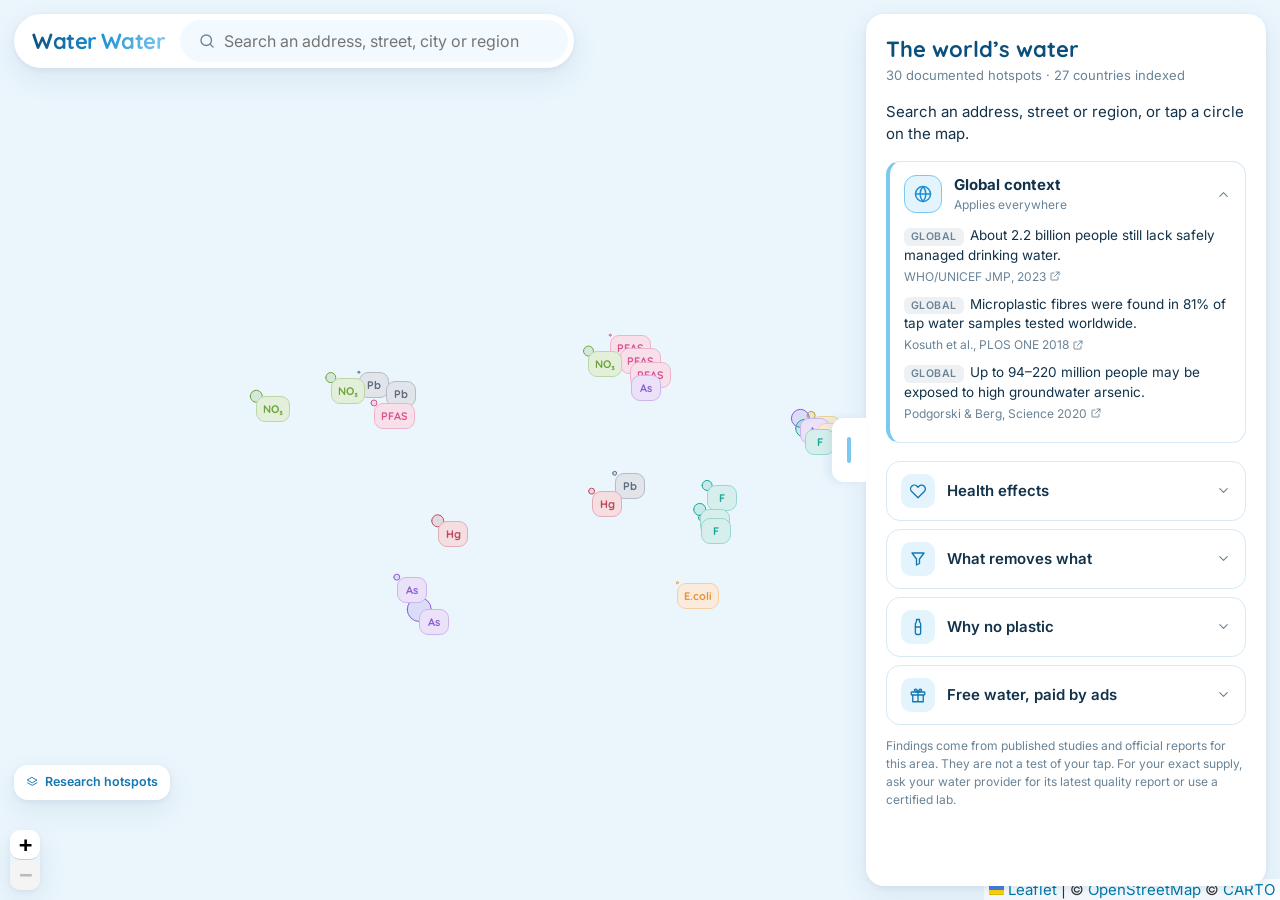
==== map.html @ e148f7c6 "Redesign: Google-style search home and research-based map results Replace the long single page with " ====
<!doctype html>
<html lang="en">
<head>
  <meta charset="utf-8">
  <meta name="viewport" content="width=device-width, initial-scale=1">
  <title>Water Water — Map</title>
  <link rel="stylesheet" href="vendor/leaflet/leaflet.css">
  <link rel="stylesheet" href="css/style.css">
</head>
<body class="mapview">
  <div id="map" aria-label="Map"></div>

  <header class="topbar">
    <a href="index.html" class="logo small" aria-label="Water Water home"><span class="logo-word">Water</span><span class="logo-word alt">Water</span></a>
    <form class="search" id="search" role="search" autocomplete="off">
      <i class="s-icon" data-icon="search"></i>
      <input type="search" name="q" placeholder="Search an address, street, city or region" aria-label="Search a place"
             role="combobox" aria-autocomplete="list" aria-controls="suggestions">
      <ul class="suggestions" id="suggestions" role="listbox" hidden></ul>
    </form>
  </header>

  <aside class="panel" id="panel">
    <button class="panel-toggle" id="panel-toggle" aria-expanded="true" aria-controls="panel-body">
      <span class="grip"></span><span class="sr">Show or hide results</span>
    </button>
    <div class="panel-body" id="panel-body">
      <div id="results" aria-live="polite"><p class="loading"><i data-icon="drop"></i> Finding your water…</p></div>
      <div id="learn" class="learn-wrap compact"></div>
      <p class="fine">Findings come from published studies and official reports for this area. They are not a test of your tap. For your exact supply, ask your water provider for its latest quality report or use a certified lab.</p>
    </div>
  </aside>

  <div class="map-legend" id="legend"></div>

  <script src="vendor/leaflet/leaflet.js"></script>
  <script src="js/icons.js"></script>
  <script src="js/research.js"></script>
  <script src="js/geo.js"></script>
  <script src="js/geocode.js"></script>
  <script src="js/searchbox.js"></script>
  <script src="js/learn.js"></script>
  <script src="js/results.js"></script>
</body>
</html>
---- vendor/leaflet/leaflet.css ----
/* required styles */

.leaflet-pane,
.leaflet-tile,
.leaflet-marker-icon,
.leaflet-marker-shadow,
.leaflet-tile-container,
.leaflet-pane > svg,
.leaflet-pane > canvas,
.leaflet-zoom-box,
.leaflet-image-layer,
.leaflet-layer {
	position: absolute;
	left: 0;
	top: 0;
	}
.leaflet-container {
	overflow: hidden;
	}
.leaflet-tile,
.leaflet-marker-icon,
.leaflet-marker-shadow {
	-webkit-user-select: none;
	   -moz-user-select: none;
	        user-select: none;
	  -webkit-user-drag: none;
	}
/* Prevents IE11 from highlighting tiles in blue */
.leaflet-tile::selection {
	background: transparent;
}
/* Safari renders non-retina tile on retina better with this, but Chrome is worse */
.leaflet-safari .leaflet-tile {
	image-rendering: -webkit-optimize-contrast;
	}
/* hack that prevents hw layers "stretching" when loading new tiles */
.leaflet-safari .leaflet-tile-container {
	width: 1600px;
	height: 1600px;
	-webkit-transform-origin: 0 0;
	}
.leaflet-marker-icon,
.leaflet-marker-shadow {
	display: block;
	}
/* .leaflet-container svg: reset svg max-width decleration shipped in Joomla! (joomla.org) 3.x */
/* .leaflet-container img: map is broken in FF if you have max-width: 100% on tiles */
.leaflet-container .leaflet-overlay-pane svg {
	max-width: none !important;
	max-height: none !important;
	}
.leaflet-container .leaflet-marker-pane img,
.leaflet-container .leaflet-shadow-pane img,
.leaflet-container .leaflet-tile-pane img,
.leaflet-container img.leaflet-image-layer,
.leaflet-container .leaflet-tile {
	max-width: none !important;
	max-height: none !important;
	width: auto;
	padding: 0;
	}

.leaflet-container img.leaflet-tile {
	/* See: https://bugs.chromium.org/p/chromium/issues/detail?id=600120 */
	mix-blend-mode: plus-lighter;
}

.leaflet-container.leaflet-touch-zoom {
	-ms-touch-action: pan-x pan-y;
	touch-action: pan-x pan-y;
	}
.leaflet-container.leaflet-touch-drag {
	-ms-touch-action: pinch-zoom;
	/* Fallback for FF which doesn't support pinch-zoom */
	touch-action: none;
	touch-action: pinch-zoom;
}
.leaflet-container.leaflet-touch-drag.leaflet-touch-zoom {
	-ms-touch-action: none;
	touch-action: none;
}
.leaflet-container {
	-webkit-tap-highlight-color: transparent;
}
.leaflet-container a {
	-webkit-tap-highlight-color: rgba(51, 181, 229, 0.4);
}
.leaflet-tile {
	filter: inherit;
	visibility: hidden;
	}
.leaflet-tile-loaded {
	visibility: inherit;
	}
.leaflet-zoom-box {
	width: 0;
	height: 0;
	-moz-box-sizing: border-box;
	     box-sizing: border-box;
	z-index: 800;
	}
/* workaround for https://bugzilla.mozilla.org/show_bug.cgi?id=888319 */
.leaflet-overlay-pane svg {
	-moz-user-select: none;
	}

.leaflet-pane         { z-index: 400; }

.leaflet-tile-pane    { z-index: 200; }
.leaflet-overlay-pane { z-index: 400; }
.leaflet-shadow-pane  { z-index: 500; }
.leaflet-marker-pane  { z-index: 600; }
.leaflet-tooltip-pane   { z-index: 650; }
.leaflet-popup-pane   { z-index: 700; }

.leaflet-map-pane canvas { z-index: 100; }
.leaflet-map-pane svg    { z-index: 200; }

.leaflet-vml-shape {
	width: 1px;
	height: 1px;
	}
.lvml {
	behavior: url(#default#VML);
	display: inline-block;
	position: absolute;
	}


/* control positioning */

.leaflet-control {
	position: relative;
	z-index: 800;
	pointer-events: visiblePainted; /* IE 9-10 doesn't have auto */
	pointer-events: auto;
	}
.leaflet-top,
.leaflet-bottom {
	position: absolute;
	z-index: 1000;
	pointer-events: none;
	}
.leaflet-top {
	top: 0;
	}
.leaflet-right {
	right: 0;
	}
.leaflet-bottom {
	bottom: 0;
	}
.leaflet-left {
	left: 0;
	}
.leaflet-control {
	float: left;
	clear: both;
	}
.leaflet-right .leaflet-control {
	float: right;
	}
.leaflet-top .leaflet-control {
	margin-top: 10px;
	}
.leaflet-bottom .leaflet-control {
	margin-bottom: 10px;
	}
.leaflet-left .leaflet-control {
	margin-left: 10px;
	}
.leaflet-right .leaflet-control {
	margin-right: 10px;
	}


/* zoom and fade animations */

.leaflet-fade-anim .leaflet-popup {
	opacity: 0;
	-webkit-transition: opacity 0.2s linear;
	   -moz-transition: opacity 0.2s linear;
	        transition: opacity 0.2s linear;
	}
.leaflet-fade-anim .leaflet-map-pane .leaflet-popup {
	opacity: 1;
	}
.leaflet-zoom-animated {
	-webkit-transform-origin: 0 0;
	    -ms-transform-origin: 0 0;
	        transform-origin: 0 0;
	}
svg.leaflet-zoom-animated {
	will-change: transform;
}

.leaflet-zoom-anim .leaflet-zoom-animated {
	-webkit-transition: -webkit-transform 0.25s cubic-bezier(0,0,0.25,1);
	   -moz-transition:    -moz-transform 0.25s cubic-bezier(0,0,0.25,1);
	        transition:         transform 0.25s cubic-bezier(0,0,0.25,1);
	}
.leaflet-zoom-anim .leaflet-tile,
.leaflet-pan-anim .leaflet-tile {
	-webkit-transition: none;
	   -moz-transition: none;
	        transition: none;
	}

.leaflet-zoom-anim .leaflet-zoom-hide {
	visibility: hidden;
	}


/* cursors */

.leaflet-interactive {
	cursor: pointer;
	}
.leaflet-grab {
	cursor: -webkit-grab;
	cursor:    -moz-grab;
	cursor:         grab;
	}
.leaflet-crosshair,
.leaflet-crosshair .leaflet-interactive {
	cursor: crosshair;
	}
.leaflet-popup-pane,
.leaflet-control {
	cursor: auto;
	}
.leaflet-dragging .leaflet-grab,
.leaflet-dragging .leaflet-grab .leaflet-interactive,
.leaflet-dragging .leaflet-marker-draggable {
	cursor: move;
	cursor: -webkit-grabbing;
	cursor:    -moz-grabbing;
	cursor:         grabbing;
	}

/* marker & overlays interactivity */
.leaflet-marker-icon,
.leaflet-marker-shadow,
.leaflet-image-layer,
.leaflet-pane > svg path,
.leaflet-tile-container {
	pointer-events: none;
	}

.leaflet-marker-icon.leaflet-interactive,
.leaflet-image-layer.leaflet-interactive,
.leaflet-pane > svg path.leaflet-interactive,
svg.leaflet-image-layer.leaflet-interactive path {
	pointer-events: visiblePainted; /* IE 9-10 doesn't have auto */
	pointer-events: auto;
	}

/* visual tweaks */

.leaflet-container {
	background: #ddd;
	outline-offset: 1px;
	}
.leaflet-container a {
	color: #0078A8;
	}
.leaflet-zoom-box {
	border: 2px dotted #38f;
	background: rgba(255,255,255,0.5);
	}


/* general typography */
.leaflet-container {
	font-family: "Helvetica Neue", Arial, Helvetica, sans-serif;
	font-size: 12px;
	font-size: 0.75rem;
	line-height: 1.5;
	}


/* general toolbar styles */

.leaflet-bar {
	box-shadow: 0 1px 5px rgba(0,0,0,0.65);
	border-radius: 4px;
	}
.leaflet-bar a {
	background-color: #fff;
	border-bottom: 1px solid #ccc;
	width: 26px;
	height: 26px;
	line-height: 26px;
	display: block;
	text-align: center;
	text-decoration: none;
	color: black;
	}
.leaflet-bar a,
.leaflet-control-layers-toggle {
	background-position: 50% 50%;
	background-repeat: no-repeat;
	display: block;
	}
.leaflet-bar a:hover,
.leaflet-bar a:focus {
	background-color: #f4f4f4;
	}
.leaflet-bar a:first-child {
	border-top-left-radius: 4px;
	border-top-right-radius: 4px;
	}
.leaflet-bar a:last-child {
	border-bottom-left-radius: 4px;
	border-bottom-right-radius: 4px;
	border-bottom: none;
	}
.leaflet-bar a.leaflet-disabled {
	cursor: default;
	background-color: #f4f4f4;
	color: #bbb;
	}

.leaflet-touch .leaflet-bar a {
	width: 30px;
	height: 30px;
	line-height: 30px;
	}
.leaflet-touch .leaflet-bar a:first-child {
	border-top-left-radius: 2px;
	border-top-right-radius: 2px;
	}
.leaflet-touch .leaflet-bar a:last-child {
	border-bottom-left-radius: 2px;
	border-bottom-right-radius: 2px;
	}

/* zoom control */

.leaflet-control-zoom-in,
.leaflet-control-zoom-out {
	font: bold 18px 'Lucida Console', Monaco, monospace;
	text-indent: 1px;
	}

.leaflet-touch .leaflet-control-zoom-in, .leaflet-touch .leaflet-control-zoom-out  {
	font-size: 22px;
	}


/* layers control */

.leaflet-control-layers {
	box-shadow: 0 1px 5px rgba(0,0,0,0.4);
	background: #fff;
	border-radius: 5px;
	}
.leaflet-control-layers-toggle {
	background-image: url(images/layers.png);
	width: 36px;
	height: 36px;
	}
.leaflet-retina .leaflet-control-layers-toggle {
	background-image: url(images/layers-2x.png);
	background-size: 26px 26px;
	}
.leaflet-touch .leaflet-control-layers-toggle {
	width: 44px;
	height: 44px;
	}
.leaflet-control-layers .leaflet-control-layers-list,
.leaflet-control-layers-expanded .leaflet-control-layers-toggle {
	display: none;
	}
.leaflet-control-layers-expanded .leaflet-control-layers-list {
	display: block;
	position: relative;
	}
.leaflet-control-layers-expanded {
	padding: 6px 10px 6px 6px;
	color: #333;
	background: #fff;
	}
.leaflet-control-layers-scrollbar {
	overflow-y: scroll;
	overflow-x: hidden;
	padding-right: 5px;
	}
.leaflet-control-layers-selector {
	margin-top: 2px;
	position: relative;
	top: 1px;
	}
.leaflet-control-layers label {
	display: block;
	font-size: 13px;
	font-size: 1.08333em;
	}
.leaflet-control-layers-separator {
	height: 0;
	border-top: 1px solid #ddd;
	margin: 5px -10px 5px -6px;
	}

/* Default icon URLs */
.leaflet-default-icon-path { /* used only in path-guessing heuristic, see L.Icon.Default */
	background-image: url(images/marker-icon.png);
	}


/* attribution and scale controls */

.leaflet-container .leaflet-control-attribution {
	background: #fff;
	background: rgba(255, 255, 255, 0.8);
	margin: 0;
	}
.leaflet-control-attribution,
.leaflet-control-scale-line {
	padding: 0 5px;
	color: #333;
	line-height: 1.4;
	}
.leaflet-control-attribution a {
	text-decoration: none;
	}
.leaflet-control-attribution a:hover,
.leaflet-control-attribution a:focus {
	text-decoration: underline;
	}
.leaflet-attribution-flag {
	display: inline !important;
	vertical-align: baseline !important;
	width: 1em;
	height: 0.6669em;
	}
.leaflet-left .leaflet-control-scale {
	margin-left: 5px;
	}
.leaflet-bottom .leaflet-control-scale {
	margin-bottom: 5px;
	}
.leaflet-control-scale-line {
	border: 2px solid #777;
	border-top: none;
	line-height: 1.1;
	padding: 2px 5px 1px;
	white-space: nowrap;
	-moz-box-sizing: border-box;
	     box-sizing: border-box;
	background: rgba(255, 255, 255, 0.8);
	text-shadow: 1px 1px #fff;
	}
.leaflet-control-scale-line:not(:first-child) {
	border-top: 2px solid #777;
	border-bottom: none;
	margin-top: -2px;
	}
.leaflet-control-scale-line:not(:first-child):not(:last-child) {
	border-bottom: 2px solid #777;
	}

.leaflet-touch .leaflet-control-attribution,
.leaflet-touch .leaflet-control-layers,
.leaflet-touch .leaflet-bar {
	box-shadow: none;
	}
.leaflet-touch .leaflet-control-layers,
.leaflet-touch .leaflet-bar {
	border: 2px solid rgba(0,0,0,0.2);
	background-clip: padding-box;
	}


/* popup */

.leaflet-popup {
	position: absolute;
	text-align: center;
	margin-bottom: 20px;
	}
.leaflet-popup-content-wrapper {
	padding: 1px;
	text-align: left;
	border-radius: 12px;
	}
.leaflet-popup-content {
	margin: 13px 24px 13px 20px;
	line-height: 1.3;
	font-size: 13px;
	font-size: 1.08333em;
	min-height: 1px;
	}
.leaflet-popup-content p {
	margin: 17px 0;
	margin: 1.3em 0;
	}
.leaflet-popup-tip-container {
	width: 40px;
	height: 20px;
	position: absolute;
	left: 50%;
	margin-top: -1px;
	margin-left: -20px;
	overflow: hidden;
	pointer-events: none;
	}
.leaflet-popup-tip {
	width: 17px;
	height: 17px;
	padding: 1px;

	margin: -10px auto 0;
	pointer-events: auto;

	-webkit-transform: rotate(45deg);
	   -moz-transform: rotate(45deg);
	    -ms-transform: rotate(45deg);
	        transform: rotate(45deg);
	}
.leaflet-popup-content-wrapper,
.leaflet-popup-tip {
	background: white;
	color: #333;
	box-shadow: 0 3px 14px rgba(0,0,0,0.4);
	}
.leaflet-container a.leaflet-popup-close-button {
	position: absolute;
	top: 0;
	right: 0;
	border: none;
	text-align: center;
	width: 24px;
	height: 24px;
	font: 16px/24px Tahoma, Verdana, sans-serif;
	color: #757575;
	text-decoration: none;
	background: transparent;
	}
.leaflet-container a.leaflet-popup-close-button:hover,
.leaflet-container a.leaflet-popup-close-button:focus {
	color: #585858;
	}
.leaflet-popup-scrolled {
	overflow: auto;
	}

.leaflet-oldie .leaflet-popup-content-wrapper {
	-ms-zoom: 1;
	}
.leaflet-oldie .leaflet-popup-tip {
	width: 24px;
	margin: 0 auto;

	-ms-filter: "progid:DXImageTransform.Microsoft.Matrix(M11=0.70710678, M12=0.70710678, M21=-0.70710678, M22=0.70710678)";
	filter: progid:DXImageTransform.Microsoft.Matrix(M11=0.70710678, M12=0.70710678, M21=-0.70710678, M22=0.70710678);
	}

.leaflet-oldie .leaflet-control-zoom,
.leaflet-oldie .leaflet-control-layers,
.leaflet-oldie .leaflet-popup-content-wrapper,
.leaflet-oldie .leaflet-popup-tip {
	border: 1px solid #999;
	}


/* div icon */

.leaflet-div-icon {
	background: #fff;
	border: 1px solid #666;
	}


/* Tooltip */
/* Base styles for the element that has a tooltip */
.leaflet-tooltip {
	position: absolute;
	padding: 6px;
	background-color: #fff;
	border: 1px solid #fff;
	border-radius: 3px;
	color: #222;
	white-space: nowrap;
	-webkit-user-select: none;
	-moz-user-select: none;
	-ms-user-select: none;
	user-select: none;
	pointer-events: none;
	box-shadow: 0 1px 3px rgba(0,0,0,0.4);
	}
.leaflet-tooltip.leaflet-interactive {
	cursor: pointer;
	pointer-events: auto;
	}
.leaflet-tooltip-top:before,
.leaflet-tooltip-bottom:before,
.leaflet-tooltip-left:before,
.leaflet-tooltip-right:before {
	position: absolute;
	pointer-events: none;
	border: 6px solid transparent;
	background: transparent;
	content: "";
	}

/* Directions */

.leaflet-tooltip-bottom {
	margin-top: 6px;
}
.leaflet-tooltip-top {
	margin-top: -6px;
}
.leaflet-tooltip-bottom:before,
.leaflet-tooltip-top:before {
	left: 50%;
	margin-left: -6px;
	}
.leaflet-tooltip-top:before {
	bottom: 0;
	margin-bottom: -12px;
	border-top-color: #fff;
	}
.leaflet-tooltip-bottom:before {
	top: 0;
	margin-top: -12px;
	margin-left: -6px;
	border-bottom-color: #fff;
	}
.leaflet-tooltip-left {
	margin-left: -6px;
}
.leaflet-tooltip-right {
	margin-left: 6px;
}
.leaflet-tooltip-left:before,
.leaflet-tooltip-right:before {
	top: 50%;
	margin-top: -6px;
	}
.leaflet-tooltip-left:before {
	right: 0;
	margin-right: -12px;
	border-left-color: #fff;
	}
.leaflet-tooltip-right:before {
	left: 0;
	margin-left: -12px;
	border-right-color: #fff;
	}

/* Printing */

@media print {
	/* Prevent printers from removing background-images of controls. */
	.leaflet-control {
		-webkit-print-color-adjust: exact;
		print-color-adjust: exact;
		}
	}
---- css/style.css ----
@import url('https://fonts.googleapis.com/css2?family=Quicksand:wght@500;700&family=Inter:wght@400;500;600&display=swap');

:root {
  --blue-900: #0b4f7a;
  --blue-700: #1477b4;
  --blue-500: #1c8fd1;
  --blue-300: #7cc8f0;
  --blue-100: #e3f4fd;
  --blue-50: #f3faff;
  --white: #ffffff;
  --ink: #12324a;
  --muted: #6a8396;
  --line: #d6e9f5;
  --ok: #1aa57a;
  --no: #d0465c;
  --shadow: 0 2px 6px rgba(11, 79, 122, .08), 0 10px 30px rgba(11, 79, 122, .08);
  --radius: 18px;
}

* { box-sizing: border-box; }
html, body { margin: 0; height: 100%; }
body {
  font: 15px/1.5 Inter, system-ui, -apple-system, "Segoe UI", sans-serif;
  color: var(--ink);
  background: var(--white);
}
a { color: var(--blue-700); }
code { background: var(--blue-100); padding: 1px 5px; border-radius: 5px; }
svg { vertical-align: -0.15em; }
.sr { position: absolute; width: 1px; height: 1px; overflow: hidden; clip: rect(0 0 0 0); }
.scroll-x { overflow-x: auto; }
.fine { font-size: 12px; color: var(--muted); }

/* ---------- logo ---------- */
.logo {
  margin: 0; font-family: Quicksand, Inter, sans-serif; font-weight: 700; letter-spacing: -0.02em;
  font-size: clamp(48px, 11vw, 88px); line-height: 1; text-decoration: none; display: inline-flex; gap: .18em;
}
.logo-word {
  background: linear-gradient(100deg, var(--blue-900), var(--blue-500) 40%, var(--blue-300) 50%, var(--blue-500) 60%, var(--blue-900));
  background-size: 250% 100%;
  -webkit-background-clip: text; background-clip: text; color: transparent;
  animation: flow 6s ease-in-out infinite;
}
.logo-word.alt {
  background-image: linear-gradient(100deg, var(--blue-500), var(--blue-300) 40%, #c9ecff 50%, var(--blue-300) 60%, var(--blue-500));
  animation-delay: -3s;
}
.logo.small { font-size: 22px; flex-shrink: 0; }
@keyframes flow { 0%, 100% { background-position: 0% 0; } 50% { background-position: 100% 0; } }

.wave { width: min(260px, 60vw); height: 14px; overflow: hidden; display: block; margin: 6px auto 0; }
.wave path { fill: none; stroke: var(--blue-300); stroke-width: 2.5; stroke-linecap: round; animation: wave 3s linear infinite; }
@keyframes wave { to { transform: translateX(-60px); } }
@media (prefers-reduced-motion: reduce) { .logo-word, .wave path, .pulse { animation: none !important; } }

/* ---------- search ---------- */
.search {
  position: relative; display: flex; align-items: center; gap: 6px;
  background: var(--white); border: 1px solid var(--line); border-radius: 28px;
  padding: 0 8px 0 18px; height: 48px; width: 100%;
  box-shadow: 0 1px 4px rgba(11, 79, 122, .06);
  transition: box-shadow .2s, border-color .2s;
}
.search:hover, .search:focus-within { box-shadow: var(--shadow); border-color: transparent; }
.search.open { border-radius: 24px 24px 0 0; }
.search .s-icon { color: var(--muted); font-size: 18px; display: flex; }
.search input {
  flex: 1; min-width: 0; border: 0; outline: 0; font: inherit; font-size: 16px; background: none; color: var(--ink); height: 100%;
}
.search.big { height: 56px; max-width: 620px; }
.icon-btn {
  border: 0; background: none; color: var(--blue-500); font-size: 20px; width: 40px; height: 40px;
  border-radius: 50%; cursor: pointer; display: grid; place-items: center;
}
.icon-btn:hover { background: var(--blue-100); }
.suggestions {
  position: absolute; left: -1px; right: -1px; top: 100%; margin: 0; padding: 6px 0 10px; list-style: none;
  background: var(--white); border-radius: 0 0 24px 24px; box-shadow: 0 12px 28px rgba(11, 79, 122, .14);
  border-top: 1px solid var(--line); z-index: 2000; text-align: left;
}
.suggestions li { display: flex; gap: 12px; align-items: center; padding: 8px 18px; cursor: pointer; }
.suggestions li[aria-selected=true], .suggestions li:hover { background: var(--blue-50); }
.suggestions .sg-icon { color: var(--blue-300); font-size: 18px; display: flex; }
.suggestions strong { font-weight: 500; }
.suggestions small { display: block; color: var(--muted); font-size: 12.5px; }

/* ---------- buttons ---------- */
.btn {
  display: inline-block; border: 0; border-radius: 22px; padding: 10px 22px; font: inherit; font-weight: 600;
  background: var(--blue-500); color: var(--white); cursor: pointer; text-decoration: none;
}
.btn:hover { background: var(--blue-700); }
.btn.ghost { background: var(--blue-50); color: var(--blue-700); }
.btn.ghost:hover { background: var(--blue-100); }

/* ---------- home ---------- */
body.home {
  min-height: 100%; display: flex; flex-direction: column;
  background: radial-gradient(1200px 500px at 50% -10%, var(--blue-100), transparent 70%), var(--white);
}
.home-main { flex: 1; display: flex; flex-direction: column; align-items: center; padding: 14vh 16px 40px; text-align: center; }
.tagline { color: var(--muted); margin: 14px 0 28px; font-size: 17px; }
.home-actions { display: flex; gap: 10px; margin-top: 22px; flex-wrap: wrap; justify-content: center; }
.try { margin-top: 18px; color: var(--muted); font-size: 13.5px; display: flex; gap: 12px; flex-wrap: wrap; justify-content: center; }
.try a { text-decoration: none; }
.try a:hover { text-decoration: underline; }
.foot { text-align: center; font-size: 12px; color: var(--muted); padding: 16px; border-top: 1px solid var(--line); background: var(--blue-50); }

/* ---------- learn (collapsible) ---------- */
.learn-wrap { width: 100%; max-width: 620px; margin-top: 48px; display: grid; grid-template-columns: minmax(0, 1fr); gap: 8px; text-align: left; }
.learn-wrap.compact { margin-top: 18px; max-width: none; }
.learn { border: 1px solid var(--line); border-radius: 14px; background: var(--white); }
.learn summary, .sub-card summary {
  list-style: none; cursor: pointer; display: flex; align-items: center; gap: 12px; padding: 12px 14px;
}
.learn summary::-webkit-details-marker, .sub-card summary::-webkit-details-marker { display: none; }
.learn summary > i:first-child {
  width: 34px; height: 34px; border-radius: 10px; background: var(--blue-100); color: var(--blue-700);
  display: grid; place-items: center; font-size: 18px; flex-shrink: 0;
}
.learn summary span { flex: 1; font-weight: 600; }
.chev { color: var(--muted); display: flex; transition: transform .2s; }
details[open] > summary .chev { transform: rotate(180deg); }
.learn > :not(summary) { padding: 0 14px 14px; margin: 0; }
.sub-list { list-style: none; display: grid; gap: 10px; font-size: 13.5px; }
.sub-list li { display: flex; gap: 10px; align-items: flex-start; }
.sub-list small { color: var(--muted); }
.purify { border-collapse: collapse; width: 100%; font-size: 13px; text-align: center; }
.purify th, .purify td { padding: 7px 6px; border-bottom: 1px solid var(--line); }
.purify tbody th { text-align: left; font-weight: 500; white-space: nowrap; }
.purify thead th { color: var(--muted); font-weight: 500; font-size: 12px; }
.ok { color: var(--ok); font-size: 18px; } .no { color: var(--no); font-size: 18px; }
.some { color: #d39a1c; font-weight: 700; font-size: 18px; }
.pack { display: grid; grid-template-columns: repeat(3, 1fr); gap: 8px; text-align: center; }
.pack > div { background: var(--blue-50); border-radius: 12px; padding: 12px 8px; display: grid; gap: 2px; justify-items: center; }
.pack b { font-size: 24px; } .pack small { color: var(--muted); font-size: 12px; }
.flow { list-style: none; display: grid; grid-template-columns: repeat(4, 1fr); gap: 8px; counter-reset: f; }
.flow li { background: var(--blue-50); border-radius: 12px; padding: 12px 8px; font-size: 12.5px; text-align: center; display: grid; gap: 6px; justify-items: center; }
.flow li i { font-size: 22px; color: var(--blue-500); display: flex; }

/* ---------- badges ---------- */
.badge {
  --c: var(--blue-500);
  display: inline-grid; place-items: center; min-width: 38px; height: 38px; padding: 0 6px; border-radius: 12px;
  font: 700 12.5px/1 Quicksand, Inter, sans-serif; color: var(--c);
  background: color-mix(in srgb, var(--c) 13%, white); border: 1.5px solid color-mix(in srgb, var(--c) 45%, white);
  flex-shrink: 0;
}
.badge.globe { font-size: 20px; color: var(--blue-500); background: var(--blue-100); border-color: var(--blue-300); }

/* ---------- map page ---------- */
body.mapview { overflow: hidden; }
#map { position: fixed; inset: 0; background: #eaf5fc; }
.topbar {
  position: fixed; top: 14px; left: 14px; z-index: 1000; display: flex; align-items: center; gap: 14px;
  background: var(--white); border-radius: 30px; padding: 6px 6px 6px 18px; box-shadow: var(--shadow);
  width: min(560px, calc(100% - 28px));
}
.topbar .search { height: 42px; border: 0; box-shadow: none; background: var(--blue-50); }
.topbar .search.open { box-shadow: none; }

.panel {
  position: fixed; z-index: 999; top: 14px; right: 14px; bottom: 14px; width: 400px;
  background: var(--white); border-radius: var(--radius); box-shadow: var(--shadow);
  display: flex; flex-direction: column; transition: transform .3s ease;
}
.panel-toggle {
  position: absolute; left: -34px; top: 50%; transform: translateY(-50%);
  width: 34px; height: 64px; border: 0; border-radius: 12px 0 0 12px; background: var(--white);
  box-shadow: -4px 0 10px rgba(11, 79, 122, .08); cursor: pointer;
}
.panel-toggle .grip { display: block; width: 4px; height: 26px; margin: auto; border-radius: 2px; background: var(--blue-300); }
.panel.collapsed { transform: translateX(calc(100% + 14px)); }
.panel-body { overflow-y: auto; padding: 22px 20px 16px; flex: 1; }
.loading { color: var(--muted); display: flex; gap: 8px; align-items: center; }
.loading i { color: var(--blue-500); animation: bob 1s ease-in-out infinite alternate; display: flex; }
@keyframes bob { to { transform: translateY(-4px); } }

.place { font: 700 22px/1.2 Quicksand, Inter, sans-serif; margin: 0; color: var(--blue-900); }
.meta { margin: 4px 0 14px; color: var(--muted); font-size: 13px; }
.stats { display: grid; grid-template-columns: repeat(3, 1fr); gap: 8px; margin-bottom: 12px; }
.stats > div { background: var(--blue-50); border-radius: 14px; padding: 10px 12px; }
.stats b { display: block; font: 700 26px/1 Quicksand, Inter, sans-serif; color: var(--blue-700); }
.stats span { font-size: 11.5px; color: var(--muted); line-height: 1.25; display: block; margin-top: 4px; }
.badge-row { display: flex; flex-wrap: wrap; gap: 6px; margin-bottom: 14px; }
.nearest { font-size: 13px; background: var(--blue-50); border-radius: 12px; padding: 8px 12px; color: var(--ink); }
.nearest i { color: var(--blue-500); }

.cards { display: grid; gap: 8px; }
.sub-card { border: 1px solid var(--line); border-left: 4px solid var(--c, var(--blue-300)); border-radius: 14px; background: var(--white); }
.sub-card.global { --c: var(--blue-300); margin-top: 8px; }
.sub-name { flex: 1; display: flex; flex-direction: column; }
.sub-name small { color: var(--muted); font-size: 12px; }
.sub-body { padding: 0 14px 12px; font-size: 13.5px; }
.findings { list-style: none; padding: 0; margin: 0 0 8px; display: grid; gap: 10px; }
.findings li { line-height: 1.45; }
.scope { display: inline-block; font-size: 10.5px; font-weight: 600; text-transform: uppercase; letter-spacing: .04em;
  padding: 1px 7px; border-radius: 6px; margin-right: 6px; background: var(--blue-100); color: var(--blue-700); }
.scope.local { background: #ffe9ec; color: var(--no); }
.scope.global { background: #eef1f4; color: var(--muted); }
.src { display: block; font-size: 12px; margin-top: 2px; text-decoration: none; color: var(--muted); }
.src:hover { color: var(--blue-700); }
.health { display: flex; gap: 8px; color: var(--ink); background: var(--blue-50); padding: 8px 10px; border-radius: 10px; margin: 0 0 6px; }
.health i { color: var(--no); display: flex; padding-top: 2px; }
.limit { margin: 0; font-size: 12.5px; color: var(--muted); }
.empty { display: flex; gap: 12px; align-items: flex-start; background: var(--blue-50); border-radius: 14px; padding: 14px; }
.empty > i { font-size: 22px; color: var(--blue-500); display: flex; }
.empty p { margin: 0; font-size: 13.5px; }

.map-legend {
  position: fixed; left: 14px; bottom: 100px; z-index: 998; background: var(--white); border-radius: 14px;
  box-shadow: var(--shadow); font-size: 12.5px; max-width: 220px;
}
.map-legend summary { cursor: pointer; padding: 8px 12px; list-style: none; display: flex; gap: 6px; align-items: center; color: var(--blue-700); font-weight: 600; }
.map-legend summary::-webkit-details-marker { display: none; }
.map-legend ul { list-style: none; margin: 0; padding: 0 12px 10px; display: grid; gap: 4px; }
.map-legend .dot { display: inline-block; width: 10px; height: 10px; border-radius: 50%; background: var(--c); margin-right: 8px; }

/* Leaflet overrides */
.leaflet-container { font: inherit; }
.leaflet-popup-content-wrapper { border-radius: 14px; box-shadow: var(--shadow); }
.pop { display: grid; gap: 4px; max-width: 240px; }
.pop p { margin: 2px 0; }
.pop .badge { justify-self: start; }
.hs-label .badge { min-width: 30px; height: 26px; font-size: 11px; border-radius: 9px; background: color-mix(in srgb, var(--c) 18%, white); }
.leaflet-div-icon.hs-label { background: none; border: 0; transform: translate(-50%, -50%); }
.you-are-here { position: relative; }
.you-are-here .pin {
  position: absolute; inset: 6px; display: grid; place-items: center; background: var(--blue-500); color: var(--white);
  border-radius: 50%; border: 3px solid var(--white); box-shadow: 0 2px 8px rgba(11, 79, 122, .35); font-size: 13px;
}
.pulse { position: absolute; inset: 0; border-radius: 50%; background: var(--blue-300); animation: pulse 2s ease-out infinite; }
@keyframes pulse { from { transform: scale(.6); opacity: .8; } to { transform: scale(2.2); opacity: 0; } }
.leaflet-control-zoom a { border-radius: 10px !important; }
.leaflet-bar { border: 0 !important; box-shadow: var(--shadow) !important; border-radius: 12px !important; }

/* ---------- mobile ---------- */
@media (max-width: 760px) {
  .topbar { left: 10px; right: 10px; top: 10px; width: auto; padding-left: 14px; gap: 10px; }
  .logo.small { font-size: 0; }
  .logo.small .logo-word:first-child { font-size: 20px; }
  .panel { top: auto; left: 0; right: 0; bottom: 0; width: auto; height: 55vh; border-radius: 22px 22px 0 0; }
  .panel.collapsed { transform: translateY(calc(100% - 44px)); }
  .panel-toggle { position: static; transform: none; width: 100%; height: 30px; border-radius: 22px 22px 0 0; box-shadow: none; }
  .panel-toggle .grip { width: 40px; height: 4px; }
  .panel-body { padding-top: 6px; }
  .map-legend { bottom: auto; top: 70px; left: 10px; }
  .leaflet-bottom.leaflet-left { bottom: 56vh; }
  .flow { grid-template-columns: 1fr 1fr; }
  .home-main { padding-top: 10vh; }
}
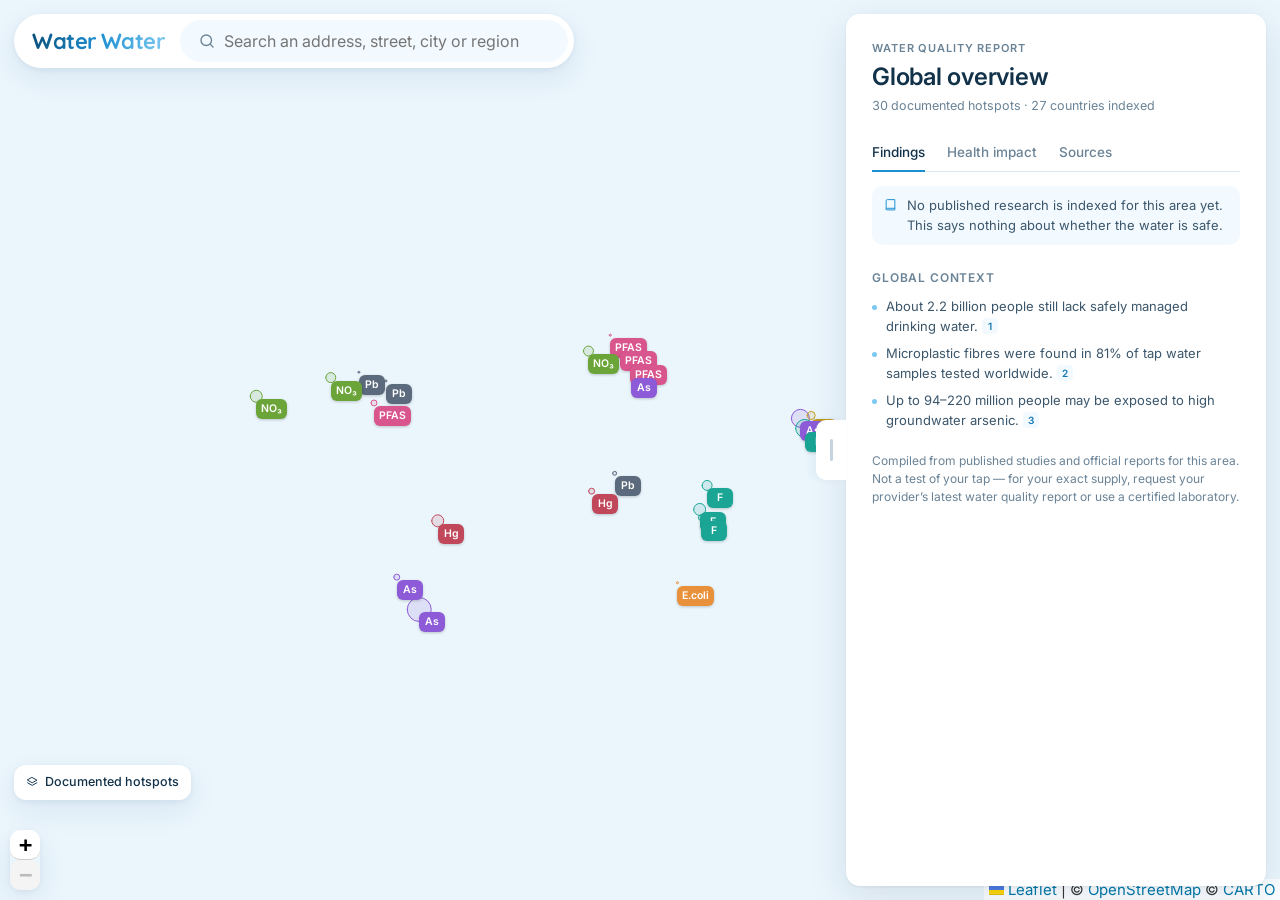
==== commit 47c341cf: "Professional report panel, health-impact analytics, configurable basemap key - Report panel rebuilt:" ====
--- a/map.html
+++ b/map.html
@@ -3,7 +3,8 @@
 <head>
   <meta charset="utf-8">
   <meta name="viewport" content="width=device-width, initial-scale=1">
-  <title>Water Water — Map</title>
+  <title>Water Water — Report</title>
+  <link rel="icon" href="favicon.svg" type="image/svg+xml">
   <link rel="stylesheet" href="vendor/leaflet/leaflet.css">
   <link rel="stylesheet" href="css/style.css">
 </head>
@@ -20,26 +21,37 @@
     </form>
   </header>
 
+  <div class="compare-bar" id="compare-bar" hidden></div>
+
   <aside class="panel" id="panel">
     <button class="panel-toggle" id="panel-toggle" aria-expanded="true" aria-controls="panel-body">
-      <span class="grip"></span><span class="sr">Show or hide results</span>
+      <span class="grip"></span><span class="sr">Show or hide report</span>
     </button>
     <div class="panel-body" id="panel-body">
-      <div id="results" aria-live="polite"><p class="loading"><i data-icon="drop"></i> Finding your water…</p></div>
-      <div id="learn" class="learn-wrap compact"></div>
-      <p class="fine">Findings come from published studies and official reports for this area. They are not a test of your tap. For your exact supply, ask your water provider for its latest quality report or use a certified lab.</p>
+      <div id="report-head"><p class="loading"><i data-icon="drop"></i> Preparing report…</p></div>
+      <nav class="tabs" id="tabs" role="tablist" hidden>
+        <button role="tab" aria-selected="true" data-tab="findings">Findings</button>
+        <button role="tab" aria-selected="false" data-tab="impact">Health impact</button>
+        <button role="tab" aria-selected="false" data-tab="sources">Sources</button>
+      </nav>
+      <section id="tab-findings" role="tabpanel"></section>
+      <section id="tab-impact" role="tabpanel" hidden></section>
+      <section id="tab-sources" role="tabpanel" hidden></section>
+      <p class="fine disclaimer">Compiled from published studies and official reports for this area. Not a test of your tap — for your exact supply, request your provider’s latest water quality report or use a certified laboratory.</p>
     </div>
   </aside>
 
   <div class="map-legend" id="legend"></div>
 
   <script src="vendor/leaflet/leaflet.js"></script>
+  <script src="js/config.js"></script>
   <script src="js/icons.js"></script>
   <script src="js/research.js"></script>
   <script src="js/geo.js"></script>
   <script src="js/geocode.js"></script>
   <script src="js/searchbox.js"></script>
-  <script src="js/learn.js"></script>
+  <script src="data/countries.js"></script>
+  <script src="js/charts.js"></script>
   <script src="js/results.js"></script>
 </body>
 </html>
--- a/css/style.css
+++ b/css/style.css
@@ -52,7 +52,7 @@
 .wave { width: min(260px, 60vw); height: 14px; overflow: hidden; display: block; margin: 6px auto 0; }
 .wave path { fill: none; stroke: var(--blue-300); stroke-width: 2.5; stroke-linecap: round; animation: wave 3s linear infinite; }
 @keyframes wave { to { transform: translateX(-60px); } }
-@media (prefers-reduced-motion: reduce) { .logo-word, .wave path, .pulse { animation: none !important; } }
+@media (prefers-reduced-motion: reduce) { .logo-word, .wave path, .pulse, .light, .parallax use { animation: none !important; } }
 
 /* ---------- search ---------- */
 .search {
@@ -95,26 +95,38 @@
 .btn.ghost:hover { background: var(--blue-100); }
 
 /* ---------- home ---------- */
-body.home {
-  min-height: 100%; display: flex; flex-direction: column;
-  background: radial-gradient(1200px 500px at 50% -10%, var(--blue-100), transparent 70%), var(--white);
-}
+body.home { min-height: 100%; display: flex; flex-direction: column; background: var(--white); }
 .home-main { flex: 1; display: flex; flex-direction: column; align-items: center; padding: 14vh 16px 40px; text-align: center; }
 .tagline { color: var(--muted); margin: 14px 0 28px; font-size: 17px; }
 .home-actions { display: flex; gap: 10px; margin-top: 22px; flex-wrap: wrap; justify-content: center; }
 .try { margin-top: 18px; color: var(--muted); font-size: 13.5px; display: flex; gap: 12px; flex-wrap: wrap; justify-content: center; }
 .try a { text-decoration: none; }
 .try a:hover { text-decoration: underline; }
-.foot { text-align: center; font-size: 12px; color: var(--muted); padding: 16px; border-top: 1px solid var(--line); background: var(--blue-50); }
+.foot { text-align: center; font-size: 12px; color: var(--blue-900); padding: 16px; }
+
+.water-bg { position: fixed; inset: 0; z-index: 0; overflow: hidden; pointer-events: none;
+  background: linear-gradient(180deg, #ffffff 0%, #f1f9fe 55%, #dff1fb 100%); }
+.light { position: absolute; border-radius: 50%; filter: blur(60px); opacity: .55; }
+.light-a { width: 60vmax; height: 60vmax; left: -15vmax; top: -20vmax; background: radial-gradient(circle, #bfe6fa, transparent 65%); animation: drift-a 18s ease-in-out infinite alternate; }
+.light-b { width: 55vmax; height: 55vmax; right: -18vmax; top: 10vh; background: radial-gradient(circle, #d4effc, transparent 65%); animation: drift-b 22s ease-in-out infinite alternate; }
+@keyframes drift-a { to { transform: translate(18vmax, 10vmax) scale(1.15); } }
+@keyframes drift-b { to { transform: translate(-16vmax, 14vmax) scale(.9); } }
+.waves { position: absolute; left: 0; bottom: 0; width: 100%; height: 26vh; min-height: 120px; }
+.parallax use { animation: swell 25s cubic-bezier(.55, .5, .45, .5) infinite; }
+.parallax use:nth-child(1) { fill: rgba(124, 200, 240, .35); animation-delay: -2s; animation-duration: 9s; }
+.parallax use:nth-child(2) { fill: rgba(92, 182, 232, .30); animation-delay: -3s; animation-duration: 13s; }
+.parallax use:nth-child(3) { fill: rgba(28, 143, 209, .22); animation-delay: -4s; animation-duration: 17s; }
+.parallax use:nth-child(4) { fill: rgba(227, 244, 253, .9); animation-delay: -5s; animation-duration: 24s; }
+@keyframes swell { 0% { transform: translate3d(-90px, 0, 0); } 100% { transform: translate3d(85px, 0, 0); } }
+.home-main, .foot { position: relative; z-index: 1; }
 
 /* ---------- learn (collapsible) ---------- */
 .learn-wrap { width: 100%; max-width: 620px; margin-top: 48px; display: grid; grid-template-columns: minmax(0, 1fr); gap: 8px; text-align: left; }
-.learn-wrap.compact { margin-top: 18px; max-width: none; }
-.learn { border: 1px solid var(--line); border-radius: 14px; background: var(--white); }
-.learn summary, .sub-card summary {
+.learn { border: 1px solid var(--line); border-radius: 14px; background: rgba(255, 255, 255, .85); backdrop-filter: blur(6px); }
+.learn summary {
   list-style: none; cursor: pointer; display: flex; align-items: center; gap: 12px; padding: 12px 14px;
 }
-.learn summary::-webkit-details-marker, .sub-card summary::-webkit-details-marker { display: none; }
+.learn summary::-webkit-details-marker { display: none; }
 .learn summary > i:first-child {
   width: 34px; height: 34px; border-radius: 10px; background: var(--blue-100); color: var(--blue-700);
   display: grid; place-items: center; font-size: 18px; flex-shrink: 0;
@@ -132,12 +144,6 @@
 .purify thead th { color: var(--muted); font-weight: 500; font-size: 12px; }
 .ok { color: var(--ok); font-size: 18px; } .no { color: var(--no); font-size: 18px; }
 .some { color: #d39a1c; font-weight: 700; font-size: 18px; }
-.pack { display: grid; grid-template-columns: repeat(3, 1fr); gap: 8px; text-align: center; }
-.pack > div { background: var(--blue-50); border-radius: 12px; padding: 12px 8px; display: grid; gap: 2px; justify-items: center; }
-.pack b { font-size: 24px; } .pack small { color: var(--muted); font-size: 12px; }
-.flow { list-style: none; display: grid; grid-template-columns: repeat(4, 1fr); gap: 8px; counter-reset: f; }
-.flow li { background: var(--blue-50); border-radius: 12px; padding: 12px 8px; font-size: 12.5px; text-align: center; display: grid; gap: 6px; justify-items: center; }
-.flow li i { font-size: 22px; color: var(--blue-500); display: flex; }
 
 /* ---------- badges ---------- */
 .badge {
@@ -147,7 +153,6 @@
   background: color-mix(in srgb, var(--c) 13%, white); border: 1.5px solid color-mix(in srgb, var(--c) 45%, white);
   flex-shrink: 0;
 }
-.badge.globe { font-size: 20px; color: var(--blue-500); background: var(--blue-100); border-color: var(--blue-300); }
 
 /* ---------- map page ---------- */
 body.mapview { overflow: hidden; }
@@ -161,69 +166,121 @@
 .topbar .search.open { box-shadow: none; }
 
 .panel {
-  position: fixed; z-index: 999; top: 14px; right: 14px; bottom: 14px; width: 400px;
-  background: var(--white); border-radius: var(--radius); box-shadow: var(--shadow);
+  position: fixed; z-index: 999; top: 14px; right: 14px; bottom: 14px; width: 420px;
+  background: var(--white); border-radius: 14px; box-shadow: 0 1px 3px rgba(18, 50, 74, .08), 0 12px 40px rgba(18, 50, 74, .10);
   display: flex; flex-direction: column; transition: transform .3s ease;
 }
 .panel-toggle {
-  position: absolute; left: -34px; top: 50%; transform: translateY(-50%);
-  width: 34px; height: 64px; border: 0; border-radius: 12px 0 0 12px; background: var(--white);
-  box-shadow: -4px 0 10px rgba(11, 79, 122, .08); cursor: pointer;
-}
-.panel-toggle .grip { display: block; width: 4px; height: 26px; margin: auto; border-radius: 2px; background: var(--blue-300); }
+  position: absolute; left: -30px; top: 50%; transform: translateY(-50%);
+  width: 30px; height: 60px; border: 0; border-radius: 10px 0 0 10px; background: var(--white);
+  box-shadow: -4px 0 10px rgba(11, 79, 122, .06); cursor: pointer;
+}
+.panel-toggle .grip { display: block; width: 3px; height: 22px; margin: auto; border-radius: 2px; background: #c5d4df; }
 .panel.collapsed { transform: translateX(calc(100% + 14px)); }
-.panel-body { overflow-y: auto; padding: 22px 20px 16px; flex: 1; }
+.panel-body { overflow-y: auto; padding: 26px 26px 18px; flex: 1; }
 .loading { color: var(--muted); display: flex; gap: 8px; align-items: center; }
+.loading.small { font-size: 12.5px; }
 .loading i { color: var(--blue-500); animation: bob 1s ease-in-out infinite alternate; display: flex; }
 @keyframes bob { to { transform: translateY(-4px); } }
 
-.place { font: 700 22px/1.2 Quicksand, Inter, sans-serif; margin: 0; color: var(--blue-900); }
-.meta { margin: 4px 0 14px; color: var(--muted); font-size: 13px; }
-.stats { display: grid; grid-template-columns: repeat(3, 1fr); gap: 8px; margin-bottom: 12px; }
-.stats > div { background: var(--blue-50); border-radius: 14px; padding: 10px 12px; }
-.stats b { display: block; font: 700 26px/1 Quicksand, Inter, sans-serif; color: var(--blue-700); }
-.stats span { font-size: 11.5px; color: var(--muted); line-height: 1.25; display: block; margin-top: 4px; }
-.badge-row { display: flex; flex-wrap: wrap; gap: 6px; margin-bottom: 14px; }
-.nearest { font-size: 13px; background: var(--blue-50); border-radius: 12px; padding: 8px 12px; color: var(--ink); }
-.nearest i { color: var(--blue-500); }
-
-.cards { display: grid; gap: 8px; }
-.sub-card { border: 1px solid var(--line); border-left: 4px solid var(--c, var(--blue-300)); border-radius: 14px; background: var(--white); }
-.sub-card.global { --c: var(--blue-300); margin-top: 8px; }
-.sub-name { flex: 1; display: flex; flex-direction: column; }
-.sub-name small { color: var(--muted); font-size: 12px; }
-.sub-body { padding: 0 14px 12px; font-size: 13.5px; }
-.findings { list-style: none; padding: 0; margin: 0 0 8px; display: grid; gap: 10px; }
-.findings li { line-height: 1.45; }
-.scope { display: inline-block; font-size: 10.5px; font-weight: 600; text-transform: uppercase; letter-spacing: .04em;
-  padding: 1px 7px; border-radius: 6px; margin-right: 6px; background: var(--blue-100); color: var(--blue-700); }
-.scope.local { background: #ffe9ec; color: var(--no); }
-.scope.global { background: #eef1f4; color: var(--muted); }
-.src { display: block; font-size: 12px; margin-top: 2px; text-decoration: none; color: var(--muted); }
-.src:hover { color: var(--blue-700); }
-.health { display: flex; gap: 8px; color: var(--ink); background: var(--blue-50); padding: 8px 10px; border-radius: 10px; margin: 0 0 6px; }
-.health i { color: var(--no); display: flex; padding-top: 2px; }
-.limit { margin: 0; font-size: 12.5px; color: var(--muted); }
-.empty { display: flex; gap: 12px; align-items: flex-start; background: var(--blue-50); border-radius: 14px; padding: 14px; }
-.empty > i { font-size: 22px; color: var(--blue-500); display: flex; }
-.empty p { margin: 0; font-size: 13.5px; }
+.eyebrow { margin: 0 0 6px; font-size: 11px; letter-spacing: .08em; text-transform: uppercase; color: var(--muted); font-weight: 600; display: flex; align-items: center; gap: 6px; }
+.place { font: 600 24px/1.2 Inter, system-ui, sans-serif; letter-spacing: -0.01em; margin: 0; color: var(--ink); }
+.meta { margin: 6px 0 0; color: var(--muted); font-size: 12.5px; font-variant-numeric: tabular-nums; }
+.summary { display: grid; grid-template-columns: repeat(3, 1fr); margin: 20px 0 0; border-top: 1px solid var(--line); border-bottom: 1px solid var(--line); }
+.summary > div { padding: 12px 0; }
+.summary > div + div { border-left: 1px solid var(--line); padding-left: 14px; }
+.summary dt { font-size: 11px; color: var(--muted); text-transform: uppercase; letter-spacing: .06em; }
+.summary dd { margin: 2px 0 0; font-size: 22px; font-weight: 600; font-variant-numeric: tabular-nums; color: var(--ink); }
+
+.tabs { display: flex; gap: 22px; border-bottom: 1px solid var(--line); margin: 18px 0 6px; }
+.tabs button { background: none; border: 0; padding: 10px 0; font: 500 13.5px Inter, sans-serif; color: var(--muted); cursor: pointer; border-bottom: 2px solid transparent; margin-bottom: -1px; }
+.tabs button[aria-selected=true] { color: var(--ink); border-bottom-color: var(--blue-500); }
+.tabs button:hover { color: var(--ink); }
+
+.dot { --c: var(--blue-500); display: inline-block; width: 9px; height: 9px; border-radius: 50%; background: var(--c); flex-shrink: 0; }
+.rows { border-top: 0; }
+.row { border-bottom: 1px solid var(--line); }
+.row summary { list-style: none; cursor: pointer; display: flex; align-items: center; gap: 12px; padding: 14px 2px; }
+.row summary::-webkit-details-marker { display: none; }
+.row summary:hover .row-name { color: var(--blue-700); }
+.row-name { flex: 1; font-weight: 500; }
+.row-name small { margin-left: 8px; color: var(--muted); font-weight: 400; font-size: 12px; }
+.scope { font-size: 11px; font-weight: 500; color: var(--muted); }
+.scope.local { color: var(--no); }
+.row-body { padding: 0 2px 16px 21px; font-size: 13.5px; }
+.findings { list-style: none; padding: 0; margin: 0 0 12px; display: grid; gap: 8px; line-height: 1.5; }
+.findings.global { font-size: 13px; color: #3b566b; }
+.findings.global li { padding-left: 14px; position: relative; }
+.findings.global li::before { content: ''; position: absolute; left: 0; top: .65em; width: 5px; height: 5px; border-radius: 50%; background: var(--blue-300); }
+.ref {
+  display: inline-grid; place-items: center; min-width: 16px; height: 16px; padding: 0 4px; margin-left: 4px;
+  font-size: 10px; font-weight: 600; border-radius: 4px; background: var(--blue-50); color: var(--blue-700);
+  text-decoration: none; vertical-align: 1px;
+}
+.ref:hover { background: var(--blue-100); }
+.facts { display: grid; grid-template-columns: 96px 1fr; gap: 6px 12px; margin: 0; font-size: 12.5px; }
+.facts dt { color: var(--muted); }
+.facts dd { margin: 0; }
+.section { font-size: 12px; text-transform: uppercase; letter-spacing: .07em; color: var(--muted); font-weight: 600; margin: 24px 0 10px; display: flex; align-items: center; gap: 8px; }
+.note { display: flex; gap: 10px; align-items: flex-start; font-size: 13px; color: #3b566b; background: var(--blue-50); border-radius: 10px; padding: 10px 12px; margin: 14px 0 4px; }
+.note i { color: var(--blue-500); display: flex; padding-top: 2px; }
+
+.impact { border-bottom: 1px solid var(--line); padding-bottom: 18px; }
+.impact p { font-size: 13px; margin: 0 0 10px; }
+.impact h4 { font-size: 13px; font-weight: 600; margin: 18px 0 6px; }
+.chart { width: 100%; height: auto; display: block; margin: 6px 0; font-family: Inter, sans-serif; }
+.chart-title { font-weight: 600; font-size: 13px; margin: 10px 0 2px !important; }
+.chart-title small { font-weight: 400; color: var(--muted); margin-left: 4px; }
+.cite-line { color: var(--muted); font-size: 12px !important; }
+.seg { display: inline-flex; border: 1px solid var(--line); border-radius: 8px; overflow: hidden; margin: 2px 0 4px; }
+.seg button { border: 0; background: var(--white); font: 500 12px Inter, sans-serif; padding: 6px 10px; color: var(--muted); cursor: pointer; }
+.seg button + button { border-left: 1px solid var(--line); }
+.seg button[aria-pressed=true] { background: var(--blue-50); color: var(--blue-700); }
+.btn.outline { background: var(--white); color: var(--blue-700); border: 1px solid var(--line); padding: 7px 14px; font-size: 13px; display: inline-flex; gap: 6px; align-items: center; margin-top: 6px; }
+.btn.outline:hover { background: var(--blue-50); }
+.sources { padding-left: 22px; margin: 14px 0; font-size: 13px; display: grid; gap: 8px; }
+.sources li { padding: 2px 6px; border-radius: 6px; transition: background .4s; }
+.sources li.flash { background: var(--blue-100); }
+.sources a { text-decoration: none; color: var(--ink); }
+.sources a:hover { color: var(--blue-700); }
+.sources a svg { color: var(--muted); }
+.disclaimer { margin-top: 22px; line-height: 1.5; }
+
+.compare-bar {
+  position: fixed; z-index: 1000; top: 76px; left: 14px; display: flex; gap: 14px; align-items: center;
+  background: var(--ink); color: var(--white); padding: 8px 10px 8px 16px; border-radius: 22px; font-size: 13px; box-shadow: var(--shadow);
+}
+.compare-bar[hidden] { display: none; }
+.compare-bar > span { display: flex; align-items: center; gap: 8px; }
+.link { background: none; border: 0; color: #a9dbf5; font: inherit; cursor: pointer; display: inline-flex; gap: 4px; align-items: center; padding: 4px 6px; }
+.link:hover { color: var(--white); }
 
 .map-legend {
-  position: fixed; left: 14px; bottom: 100px; z-index: 998; background: var(--white); border-radius: 14px;
-  box-shadow: var(--shadow); font-size: 12.5px; max-width: 220px;
-}
-.map-legend summary { cursor: pointer; padding: 8px 12px; list-style: none; display: flex; gap: 6px; align-items: center; color: var(--blue-700); font-weight: 600; }
+  position: fixed; left: 14px; bottom: 100px; z-index: 998; background: var(--white); border-radius: 12px;
+  box-shadow: var(--shadow); font-size: 12.5px; max-width: 240px;
+}
+.map-legend summary { cursor: pointer; padding: 8px 12px; list-style: none; display: flex; gap: 6px; align-items: center; color: var(--ink); font-weight: 500; }
 .map-legend summary::-webkit-details-marker { display: none; }
 .map-legend ul { list-style: none; margin: 0; padding: 0 12px 10px; display: grid; gap: 4px; }
-.map-legend .dot { display: inline-block; width: 10px; height: 10px; border-radius: 50%; background: var(--c); margin-right: 8px; }
+.map-legend ul .dot { margin-right: 8px; }
+.choro-legend { padding: 10px 12px; display: grid; gap: 4px; }
+.choro-legend small { color: var(--muted); font-size: 11px; }
+.ramp { display: grid; grid-template-columns: repeat(5, 1fr); gap: 2px; height: 10px; margin-top: 4px; }
+.ramp span { border-radius: 2px; }
+.ramp-labels { display: flex; justify-content: space-between; font-size: 11px; color: var(--muted); font-variant-numeric: tabular-nums; }
+.key { display: flex; align-items: center; gap: 8px; margin-top: 4px; }
+.key .outline { width: 16px; height: 10px; border: 2px solid #c0485a; border-radius: 2px; }
+.cmp-tip { font: 12.5px/1.45 Inter, sans-serif; border-radius: 8px; }
+.cmp-tip .flag { color: #c0485a; }
+.cmp-tip .muted { color: var(--muted); }
 
 /* Leaflet overrides */
 .leaflet-container { font: inherit; }
 .leaflet-popup-content-wrapper { border-radius: 14px; box-shadow: var(--shadow); }
 .pop { display: grid; gap: 4px; max-width: 240px; }
 .pop p { margin: 2px 0; }
-.pop .badge { justify-self: start; }
-.hs-label .badge { min-width: 30px; height: 26px; font-size: 11px; border-radius: 9px; background: color-mix(in srgb, var(--c) 18%, white); }
+.pop .eyebrow { margin: 0; }
+.hs-label .sym { display: inline-grid; place-items: center; min-width: 26px; height: 20px; padding: 0 5px; border-radius: 6px; font: 600 10.5px Inter, sans-serif; color: #fff; background: var(--c); box-shadow: 0 1px 3px rgba(0,0,0,.2); }
 .leaflet-div-icon.hs-label { background: none; border: 0; transform: translate(-50%, -50%); }
 .you-are-here { position: relative; }
 .you-are-here .pin {
@@ -247,6 +304,5 @@
   .panel-body { padding-top: 6px; }
   .map-legend { bottom: auto; top: 70px; left: 10px; }
   .leaflet-bottom.leaflet-left { bottom: 56vh; }
-  .flow { grid-template-columns: 1fr 1fr; }
-  .home-main { padding-top: 10vh; }
-}
+    .home-main { padding-top: 10vh; }
+}
